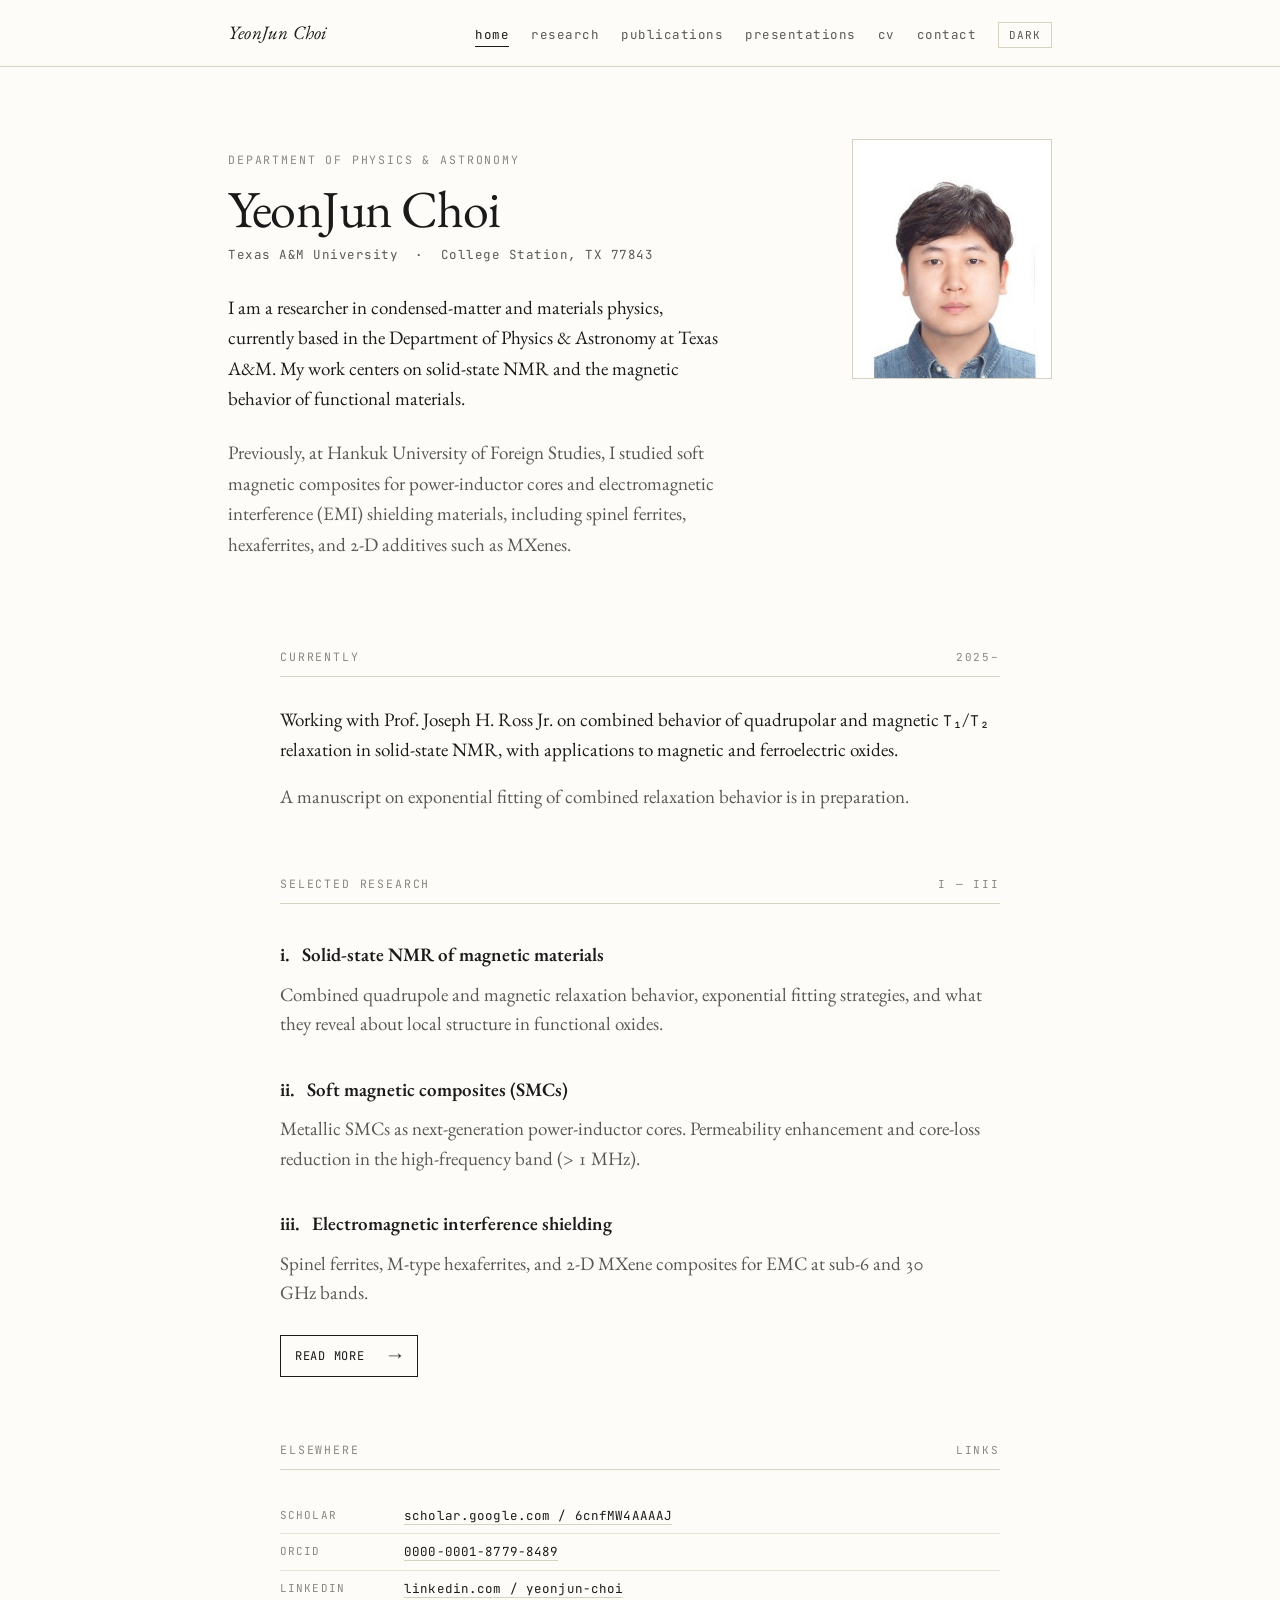
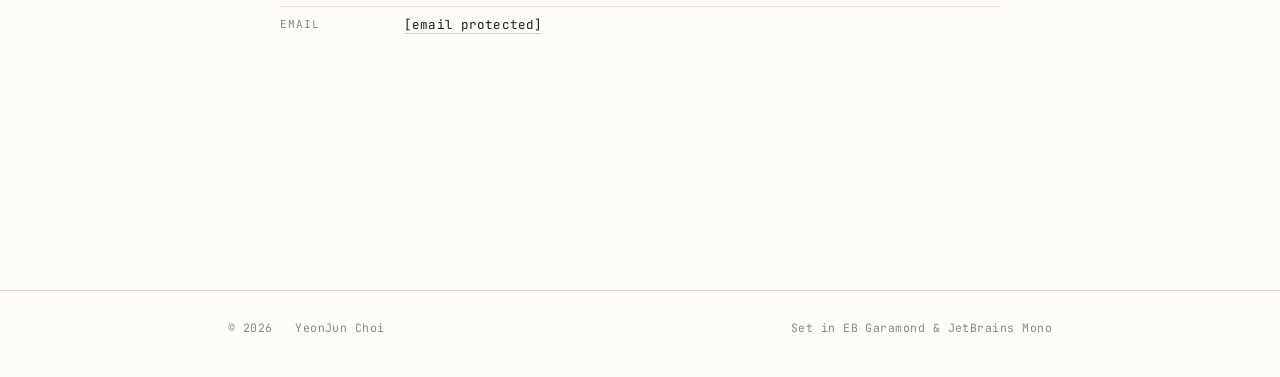
==== index.html @ ad414271 "Add files via upload" ====
<!doctype html>
<html lang="en">
<head>
<meta charset="utf-8">
<meta name="viewport" content="width=device-width, initial-scale=1">
<title>YeonJun Choi</title>
<link rel="preconnect" href="https://fonts.googleapis.com">
<link rel="preconnect" href="https://fonts.gstatic.com" crossorigin>
<link href="https://fonts.googleapis.com/css2?family=EB+Garamond:ital,wght@0,400;0,500;0,600;1,400;1,500&family=JetBrains+Mono:wght@400;500&display=swap" rel="stylesheet">
<link rel="stylesheet" href="site.css">
<script src="site.js"></script>
</head>
<body>

<nav class="nav" data-screen-label="01 Home — Nav">
  <div class="nav__inner">
    <a class="nav__brand" href="index.html">YeonJun Choi</a>
    <div class="nav__links">
      <a class="nav__link" href="index.html">Home</a>
      <a class="nav__link" href="research.html">Research</a>
      <a class="nav__link" href="publications.html">Publications</a>
      <a class="nav__link" href="presentations.html">Presentations</a>
      <a class="nav__link" href="cv.html">CV</a>
      <a class="nav__link" href="contact.html">Contact</a>
      <button class="theme-toggle" aria-label="Toggle theme">Dark</button>
    </div>
  </div>
</nav>

<main class="page" data-screen-label="01 Home">
  <div class="wrap wrap--wide">

    <header class="hero">
      <div>
        <p class="page__eyebrow">Department of Physics &amp; Astronomy</p>
        <h1 class="hero__name">YeonJun Choi</h1>
        <p class="hero__role">
          Texas A&amp;M University &nbsp;·&nbsp; College Station, TX 77843
        </p>

        <p class="hero__bio">
          I am a researcher in condensed-matter and materials physics, currently
          based in the Department of Physics &amp; Astronomy at Texas A&amp;M.
          My work centers on solid-state NMR and the magnetic behavior of
          functional materials.
        </p>
        <p class="hero__bio muted">
          Previously, at Hankuk University of Foreign Studies, I studied soft
          magnetic composites for power-inductor cores and electromagnetic
          interference (EMI) shielding materials, including spinel ferrites,
          hexaferrites, and 2-D additives such as MXenes.
        </p>
      </div>

      <div class="hero__portrait">
        <img src="portrait.jpeg" alt="Portrait of YeonJun Choi" style="width: 200px; height: 238px; object-fit: cover">
      </div>
    </header>

    <div class="wrap" style="padding:0">

      <section class="section">
        <div class="section__label">
          <span>Currently</span><span class="num">2025–</span>
        </div>
        <p>
          Working with Prof. Joseph H. Ross Jr. on combined behavior of
          quadrupolar and magnetic <span class="mono">T₁</span>/<span class="mono">T₂</span>
          relaxation in solid-state NMR, with applications to magnetic and
          ferroelectric oxides.
        </p>
        <p class="muted">
          A manuscript on exponential fitting of combined relaxation behavior
          is in preparation.
        </p>
      </section>

      <section class="section">
        <div class="section__label">
          <span>Selected research</span><span class="num">i — iii</span>
        </div>

        <h3>i. &nbsp; Solid-state NMR of magnetic materials</h3>
        <p class="muted">
          Combined quadrupole and magnetic relaxation behavior, exponential
          fitting strategies, and what they reveal about local structure in
          functional oxides.
        </p>

        <h3>ii. &nbsp; Soft magnetic composites (SMCs)</h3>
        <p class="muted">
          Metallic SMCs as next-generation power-inductor cores. Permeability
          enhancement and core-loss reduction in the high-frequency band
          (&gt; 1 MHz).
        </p>

        <h3>iii. &nbsp; Electromagnetic interference shielding</h3>
        <p class="muted">
          Spinel ferrites, M-type hexaferrites, and 2-D MXene composites for
          EMC at sub-6 and 30 GHz bands.
        </p>

        <p style="margin-top:28px">
          <a class="btn" href="research.html">Read more &nbsp;<span class="arrow">→</span></a>
        </p>
      </section>

      <section class="section">
        <div class="section__label">
          <span>Elsewhere</span><span class="num">links</span>
        </div>
        <ul class="meta">
          <li>
            <span class="meta__key">Scholar</span>
            <span class="meta__val"><a href="https://scholar.google.com/citations?user=6cnfMW4AAAAJ&amp;hl=en&amp;authuser=1">scholar.google.com / 6cnfMW4AAAAJ</a></span>
          </li>
          <li>
            <span class="meta__key">ORCID</span>
            <span class="meta__val"><a href="https://orcid.org/0000-0001-8779-8489">0000-0001-8779-8489</a></span>
          </li>
          <li>
            <span class="meta__key">LinkedIn</span>
            <span class="meta__val"><a href="https://www.linkedin.com/in/yeonjun-choi/">linkedin.com / yeonjun-choi</a></span>
          </li>
          <li>
            <span class="meta__key">Email</span>
            <span class="meta__val"><a href="/cdn-cgi/l/email-protection#60010c051851505451562014010d154e050415"><span class="__cf_email__" data-cfemail="f998959c81c8c9cdc8cfb98d98948cd79c9d8c">[email&#160;protected]</span></a></span>
          </li>
        </ul>
      </section>

    </div>
  </div>
</main>

<footer class="foot">
  <div class="foot__inner">
    <span>© <span id="year"></span> &nbsp; YeonJun Choi</span>
    <span>Set in EB Garamond &amp; JetBrains Mono</span>
  </div>
</footer>
<script data-cfasync="false" src="/cdn-cgi/scripts/5c5dd728/cloudflare-static/email-decode.min.js"></script><script>document.getElementById("year").textContent=new Date().getFullYear();</script>

</body>
</html>
---- site.css ----
/* ─────────────────────────────────────────────────────────────
   YeonJun Choi — Personal Website
   Type: EB Garamond + JetBrains Mono. Academic editorial.
   ───────────────────────────────────────────────────────────── */

:root {
  --bg:        #fdfcf8;
  --bg-soft:   #f5f1e6;
  --fg:        #1a1a1a;
  --fg-mute:   #5a5853;
  --fg-faint:  #8a8780;
  --rule:      #d8d2c2;
  --rule-soft: #e8e3d3;
  --accent:    #5b4b3a;
  --accent-hover: #2c2418;

  --serif: "EB Garamond", "Cormorant Garamond", "Apple Garamond", Georgia, "Times New Roman", serif;
  --mono:  "JetBrains Mono", "IBM Plex Mono", ui-monospace, "SF Mono", Menlo, Consolas, monospace;

  --col: 720px;
  --col-wide: 880px;
}

[data-theme="dark"] {
  --bg:        #13110d;
  --bg-soft:   #1c1915;
  --fg:        #e8e4d8;
  --fg-mute:   #a8a496;
  --fg-faint:  #6f6c61;
  --rule:      #2e2a22;
  --rule-soft: #221f19;
  --accent:    #c9a47a;
  --accent-hover: #e3c498;
}

* { box-sizing: border-box; }

html, body {
  margin: 0; padding: 0;
  background: var(--bg);
  color: var(--fg);
  font-family: var(--serif);
  font-size: 19px;
  line-height: 1.55;
  font-feature-settings: "kern", "liga", "onum";
  -webkit-font-smoothing: antialiased;
  -moz-osx-font-smoothing: grayscale;
  transition: background-color 0.18s ease, color 0.18s ease;
}

::selection { background: var(--accent); color: var(--bg); }

a {
  color: var(--fg);
  text-decoration: none;
  border-bottom: 1px solid var(--rule);
  transition: color 0.12s ease, border-color 0.12s ease;
}
a:hover { color: var(--accent); border-bottom-color: var(--accent); }

/* ── Layout ────────────────────────────────────────────────── */

.wrap {
  max-width: var(--col);
  margin: 0 auto;
  padding: 0 28px;
}

.wrap--wide { max-width: var(--col-wide); }

/* ── Top nav ───────────────────────────────────────────────── */

.nav {
  border-bottom: 1px solid var(--rule);
  background: var(--bg);
  position: sticky;
  top: 0;
  z-index: 10;
  backdrop-filter: blur(8px);
  -webkit-backdrop-filter: blur(8px);
}
.nav__inner {
  max-width: var(--col-wide);
  margin: 0 auto;
  padding: 18px 28px;
  display: flex;
  align-items: baseline;
  justify-content: space-between;
  gap: 24px;
}
.nav__brand {
  font-family: var(--serif);
  font-size: 19px;
  font-style: italic;
  letter-spacing: 0.01em;
  color: var(--fg);
  border-bottom: none;
  white-space: nowrap;
  flex-shrink: 0;
}
.nav__brand:hover { color: var(--accent); }

.nav__links {
  display: flex;
  gap: 22px;
  align-items: baseline;
  flex-wrap: wrap;
  justify-content: flex-end;
  flex-shrink: 1;
  min-width: 0;
}
.nav__link {
  font-family: var(--mono);
  font-size: 12.5px;
  letter-spacing: 0.04em;
  color: var(--fg-mute);
  border-bottom: none;
  padding-bottom: 2px;
  text-transform: lowercase;
}
.nav__link:hover { color: var(--accent); }
.nav__link.is-active {
  color: var(--fg);
  border-bottom: 1px solid var(--fg);
}

.theme-toggle {
  background: none;
  border: 1px solid var(--rule);
  color: var(--fg-mute);
  font-family: var(--mono);
  font-size: 11px;
  letter-spacing: 0.08em;
  padding: 5px 10px;
  cursor: pointer;
  text-transform: uppercase;
  transition: all 0.12s ease;
  border-radius: 0;
}
.theme-toggle:hover {
  color: var(--fg);
  border-color: var(--fg-mute);
}

/* ── Page header ───────────────────────────────────────────── */

.page {
  padding: 72px 0 120px;
}

.page__eyebrow {
  font-family: var(--mono);
  font-size: 11.5px;
  letter-spacing: 0.16em;
  text-transform: uppercase;
  color: var(--fg-faint);
  margin-bottom: 14px;
}

.page__title {
  font-family: var(--serif);
  font-weight: 400;
  font-size: 44px;
  letter-spacing: -0.01em;
  line-height: 1.1;
  margin: 0 0 20px;
}

.page__lede {
  font-size: 21px;
  line-height: 1.5;
  color: var(--fg-mute);
  font-style: italic;
  margin: 0 0 48px;
  max-width: 60ch;
}

/* ── Section headings ──────────────────────────────────────── */

.section {
  margin: 64px 0;
}

.section__label {
  font-family: var(--mono);
  font-size: 11.5px;
  letter-spacing: 0.16em;
  text-transform: uppercase;
  color: var(--fg-faint);
  padding-bottom: 10px;
  border-bottom: 1px solid var(--rule);
  margin-bottom: 28px;
  display: flex;
  justify-content: space-between;
  align-items: baseline;
}
.section__label .num {
  color: var(--fg-faint);
  font-size: 11px;
}

.section__title {
  font-family: var(--serif);
  font-weight: 400;
  font-size: 28px;
  letter-spacing: -0.005em;
  margin: 0 0 16px;
  font-style: italic;
}

.section h3 {
  font-family: var(--serif);
  font-weight: 600;
  font-size: 19px;
  letter-spacing: 0;
  margin: 36px 0 10px;
}

.section p {
  margin: 0 0 18px;
  text-wrap: pretty;
}

.section p + p { margin-top: 14px; }

/* ── Hero (home page) ──────────────────────────────────────── */

.hero {
  display: grid;
  grid-template-columns: 1fr 200px;
  gap: 56px;
  align-items: start;
  margin-bottom: 64px;
}
@media (max-width: 720px) {
  .hero { grid-template-columns: 1fr; }
}

.hero__name {
  font-family: var(--serif);
  font-weight: 400;
  font-size: 52px;
  line-height: 1.05;
  letter-spacing: -0.015em;
  margin: 0 0 8px;
}

.hero__role {
  font-family: var(--mono);
  font-size: 12.5px;
  letter-spacing: 0.04em;
  color: var(--fg-mute);
  margin: 0 0 28px;
  line-height: 1.6;
}

.hero__bio {
  font-size: 19px;
  line-height: 1.6;
  color: var(--fg);
  margin: 0 0 24px;
  max-width: 56ch;
}

.hero__bio + .hero__bio { margin-top: 14px; }

.hero__portrait {
  width: 200px;
  height: 240px;
  background: var(--bg-soft);
  border: 1px solid var(--rule);
  position: relative;
  overflow: hidden;
}
.hero__portrait img {
  width: 100%;
  height: 100%;
  object-fit: cover;
  display: block;
  filter: grayscale(0.05);
}

/* ── Meta list (key/value pairs) ───────────────────────────── */

.meta {
  font-family: var(--mono);
  font-size: 12.5px;
  line-height: 1.7;
  color: var(--fg-mute);
  letter-spacing: 0.01em;
  margin: 0;
  padding: 0;
  list-style: none;
}
.meta li {
  display: grid;
  grid-template-columns: 110px 1fr;
  gap: 14px;
  padding: 7px 0;
  border-bottom: 1px solid var(--rule-soft);
}
.meta li:last-child { border-bottom: none; }
.meta__key {
  color: var(--fg-faint);
  text-transform: uppercase;
  letter-spacing: 0.1em;
  font-size: 11px;
  padding-top: 1px;
}
.meta__val { color: var(--fg); }
.meta__val a {
  color: var(--fg);
  border-bottom: 1px solid var(--rule);
}
.meta__val a:hover { color: var(--accent); border-color: var(--accent); }

/* ── Publications list ─────────────────────────────────────── */

.pubs {
  list-style: none;
  margin: 0;
  padding: 0;
  counter-reset: none;
}
.pubs__item {
  display: grid;
  grid-template-columns: 38px 1fr;
  gap: 14px;
  padding: 18px 0;
  border-bottom: 1px solid var(--rule-soft);
  font-size: 17.5px;
  line-height: 1.5;
}
.pubs__item:last-child { border-bottom: none; }
.pubs__num {
  font-family: var(--mono);
  font-size: 12px;
  color: var(--fg-faint);
  letter-spacing: 0.04em;
  padding-top: 5px;
}
.pubs__authors { color: var(--fg); }
.pubs__authors .self { font-weight: 600; }
.pubs__title { color: var(--fg); }
.pubs__venue { font-style: italic; color: var(--fg-mute); }
.pubs__year { color: var(--fg-mute); }
.pubs__links {
  margin-top: 4px;
  font-family: var(--mono);
  font-size: 11.5px;
  letter-spacing: 0.04em;
  display: flex;
  gap: 14px;
  flex-wrap: wrap;
}
.pubs__links a {
  color: var(--fg-mute);
  border-bottom: 1px solid var(--rule);
  text-transform: lowercase;
}
.pubs__links a:hover { color: var(--accent); border-color: var(--accent); }

.pubs-group {
  font-family: var(--mono);
  font-size: 11.5px;
  letter-spacing: 0.16em;
  text-transform: uppercase;
  color: var(--fg-faint);
  margin: 48px 0 14px;
  padding-bottom: 8px;
  border-bottom: 1px solid var(--rule);
}
.pubs-group:first-child { margin-top: 0; }

/* ── CV ────────────────────────────────────────────────────── */

.cv-row {
  display: grid;
  grid-template-columns: 110px 1fr;
  gap: 24px;
  padding: 16px 0;
  border-bottom: 1px solid var(--rule-soft);
  font-size: 17px;
  line-height: 1.55;
}
.cv-row:last-child { border-bottom: none; }
.cv-row__year {
  font-family: var(--mono);
  font-size: 12px;
  color: var(--fg-faint);
  letter-spacing: 0.04em;
  padding-top: 4px;
}
.cv-row__main strong {
  font-weight: 600;
  display: block;
  margin-bottom: 2px;
}
.cv-row__main em {
  color: var(--fg-mute);
  font-style: italic;
  font-size: 15.5px;
}
.cv-row__detail {
  color: var(--fg-mute);
  font-size: 15.5px;
  margin-top: 4px;
}

/* ── Buttons / inline actions ──────────────────────────────── */

.btn {
  display: inline-flex;
  align-items: center;
  gap: 8px;
  font-family: var(--mono);
  font-size: 12px;
  letter-spacing: 0.06em;
  text-transform: uppercase;
  padding: 9px 14px;
  border: 1px solid var(--fg);
  color: var(--fg);
  border-bottom: 1px solid var(--fg);
  transition: all 0.12s ease;
}
.btn:hover {
  background: var(--fg);
  color: var(--bg);
  border-color: var(--fg);
}
.btn .arrow { font-family: var(--serif); font-size: 14px; }

/* ── Footer ────────────────────────────────────────────────── */

.foot {
  border-top: 1px solid var(--rule);
  padding: 28px 0 40px;
  margin-top: 64px;
  font-family: var(--mono);
  font-size: 11.5px;
  letter-spacing: 0.04em;
  color: var(--fg-faint);
}
.foot__inner {
  max-width: var(--col-wide);
  margin: 0 auto;
  padding: 0 28px;
  display: flex;
  justify-content: space-between;
  flex-wrap: wrap;
  gap: 14px;
}
.foot a { color: var(--fg-faint); border-bottom: none; }
.foot a:hover { color: var(--accent); }

/* ── Utility ───────────────────────────────────────────────── */

.mono { font-family: var(--mono); font-size: 0.78em; letter-spacing: 0.04em; }
.muted { color: var(--fg-mute); }
.faint { color: var(--fg-faint); }
.italic { font-style: italic; }
.divider {
  border: none;
  border-top: 1px solid var(--rule);
  margin: 48px 0;
}
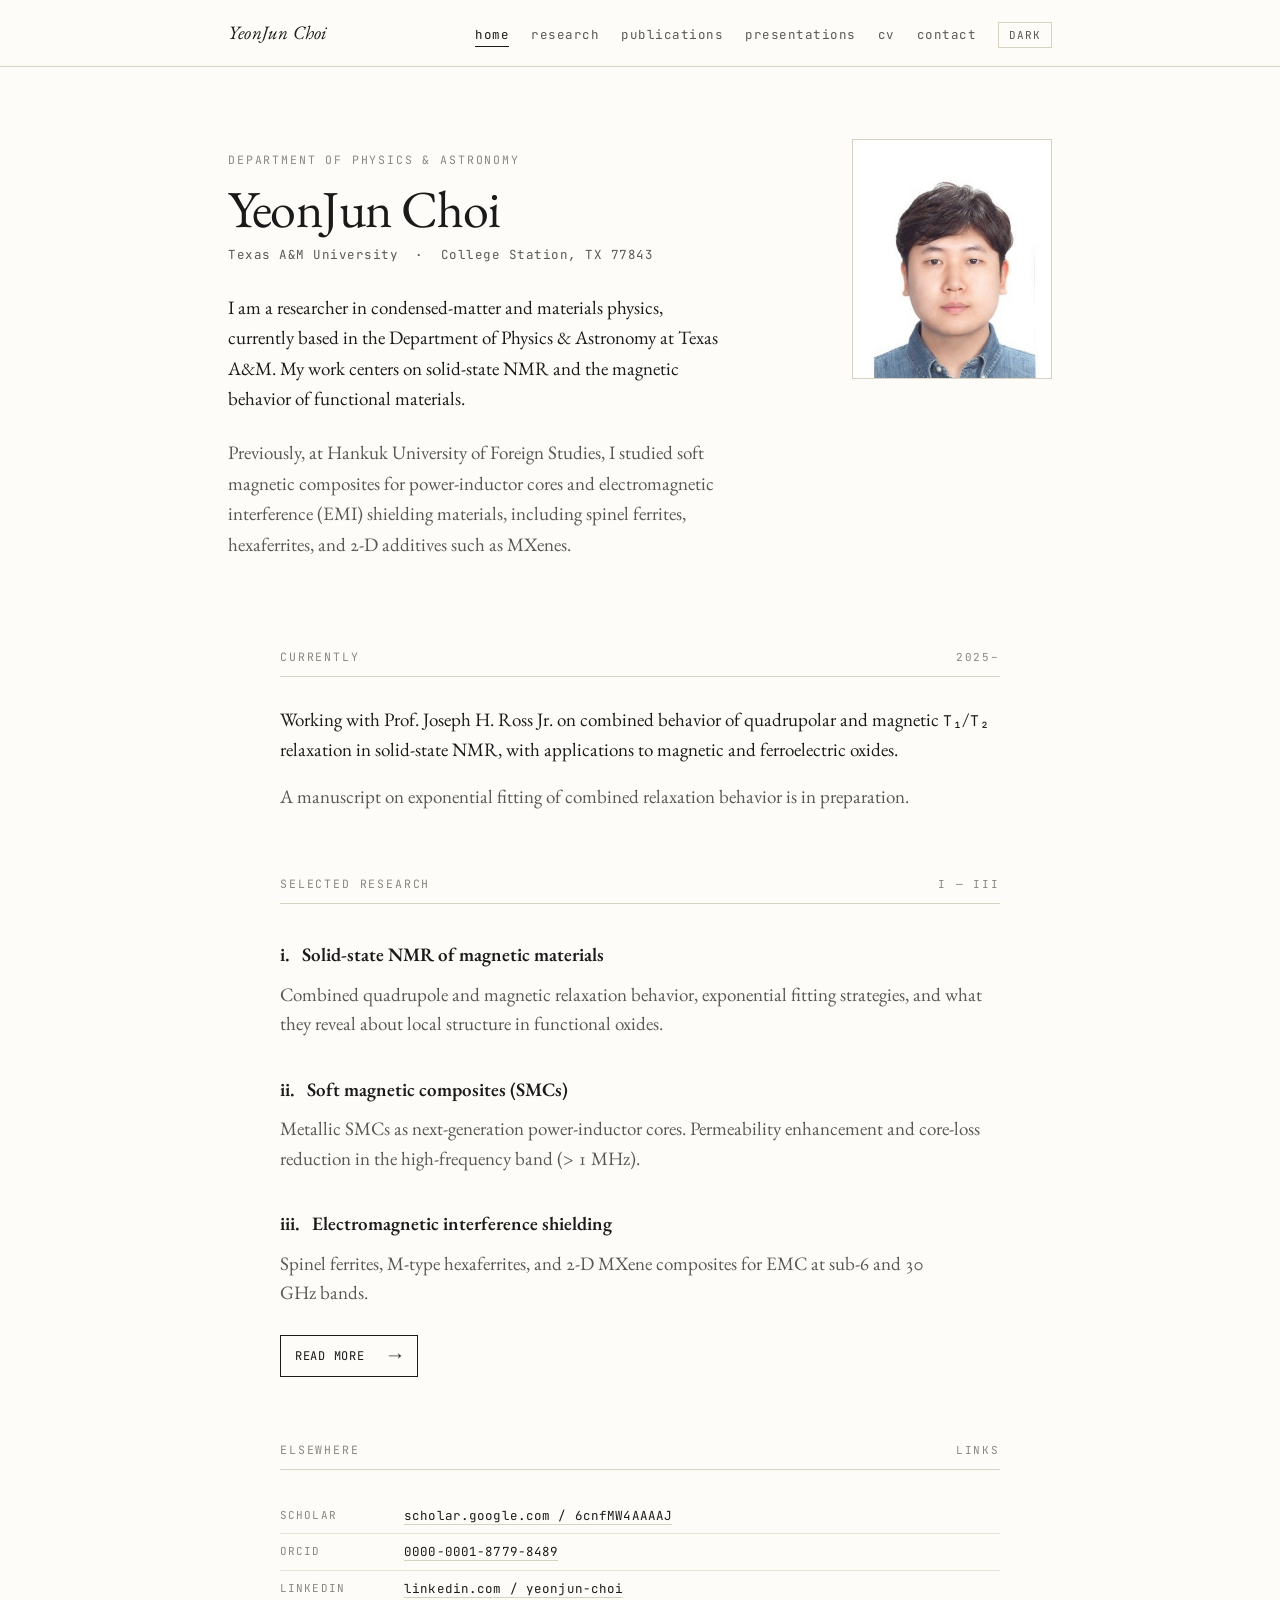
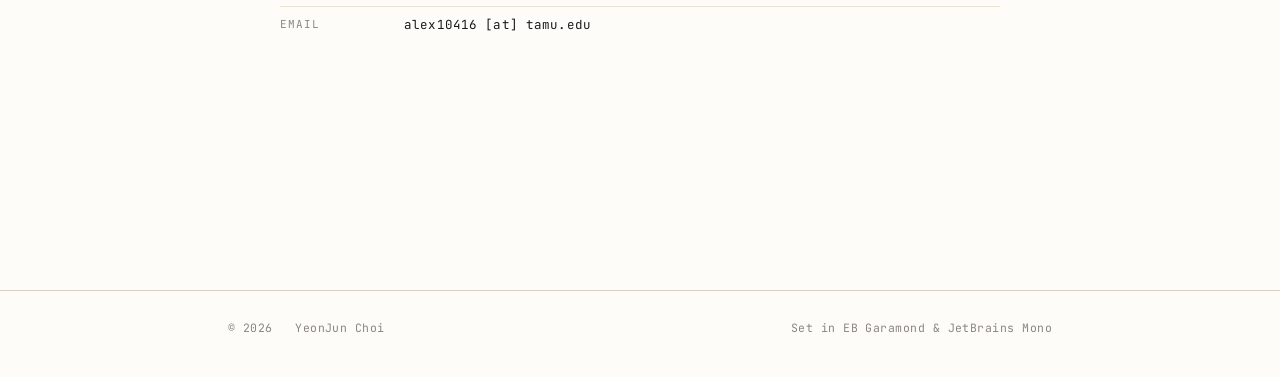
==== commit cda15977: "Add files via upload" ====
--- a/index.html
+++ b/index.html
@@ -124,7 +124,7 @@
           </li>
           <li>
             <span class="meta__key">Email</span>
-            <span class="meta__val"><a href="/cdn-cgi/l/email-protection#60010c051851505451562014010d154e050415"><span class="__cf_email__" data-cfemail="f998959c81c8c9cdc8cfb98d98948cd79c9d8c">[email&#160;protected]</span></a></span>
+            <span class="meta__val">alex10416 [at] tamu.edu</span>
           </li>
         </ul>
       </section>
@@ -139,7 +139,7 @@
     <span>Set in EB Garamond &amp; JetBrains Mono</span>
   </div>
 </footer>
-<script data-cfasync="false" src="/cdn-cgi/scripts/5c5dd728/cloudflare-static/email-decode.min.js"></script><script>document.getElementById("year").textContent=new Date().getFullYear();</script>
+<script>document.getElementById("year").textContent=new Date().getFullYear();</script>
 
 </body>
 </html>
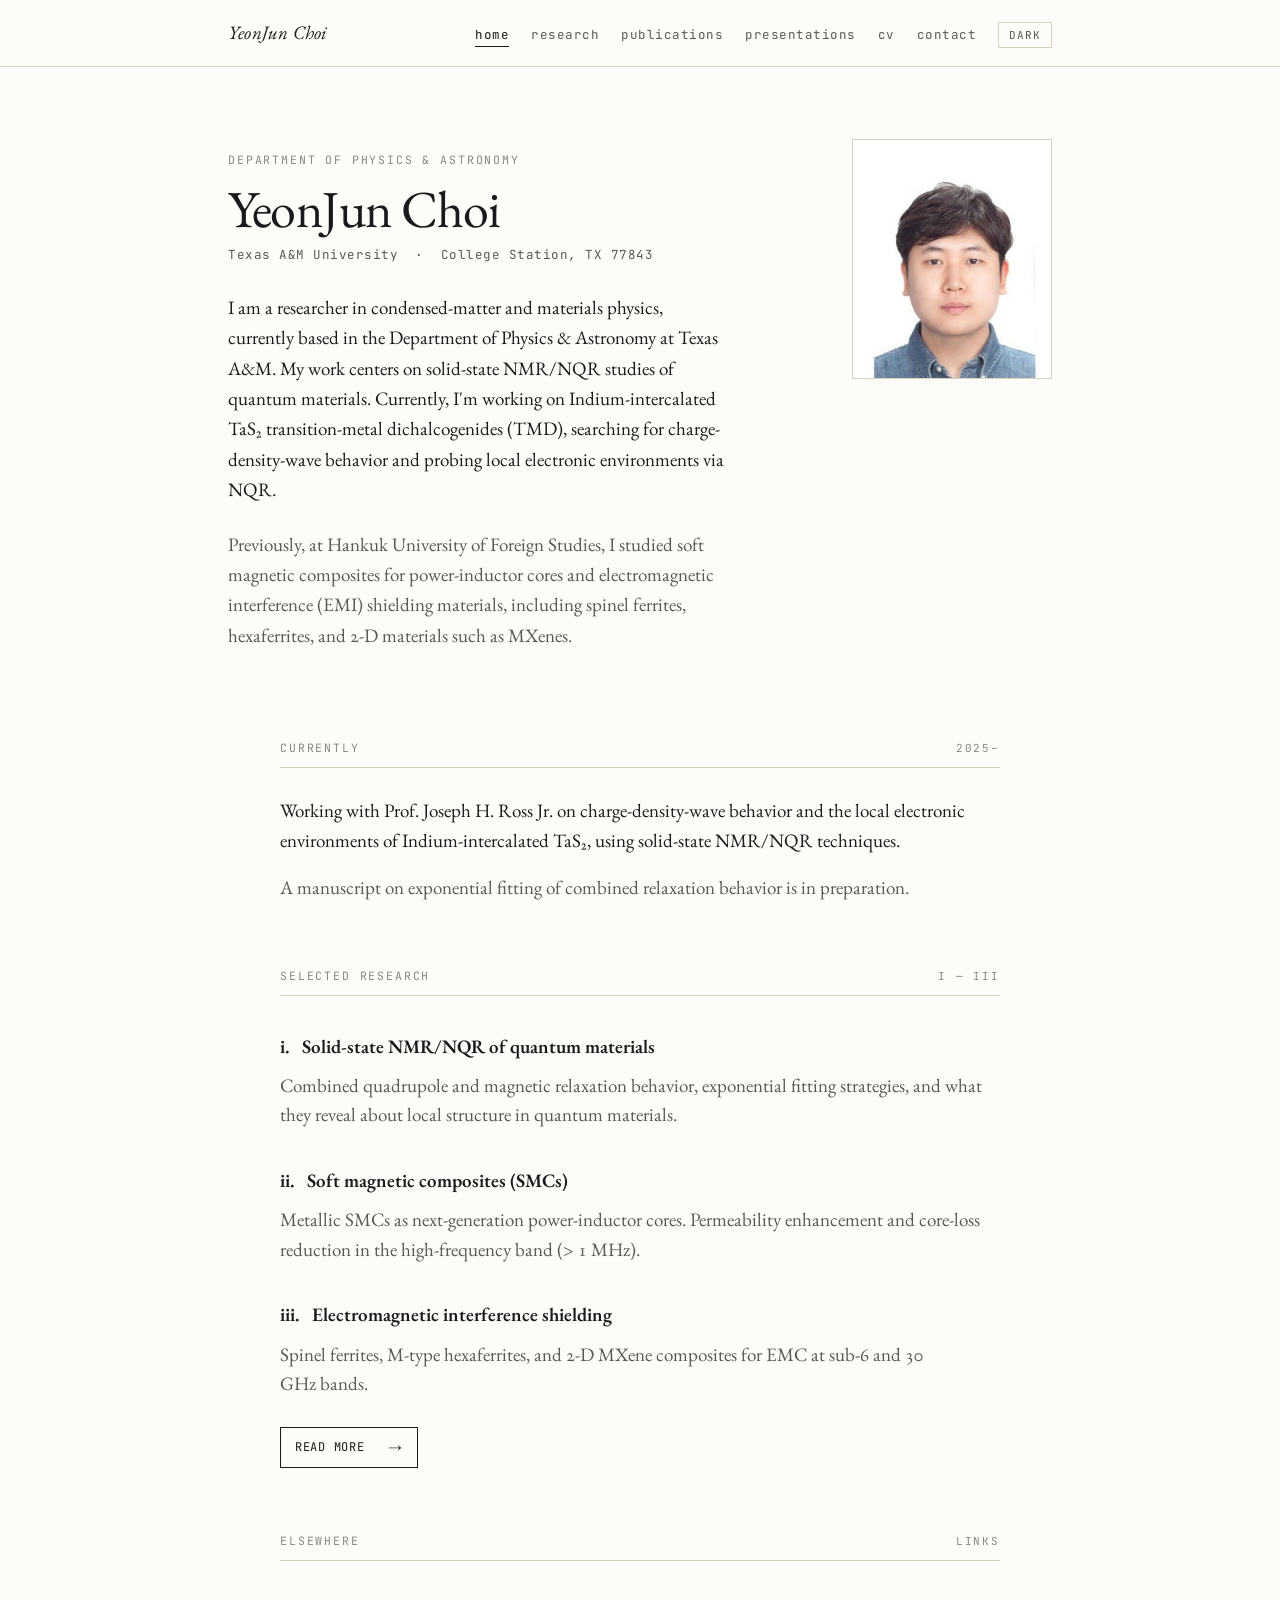
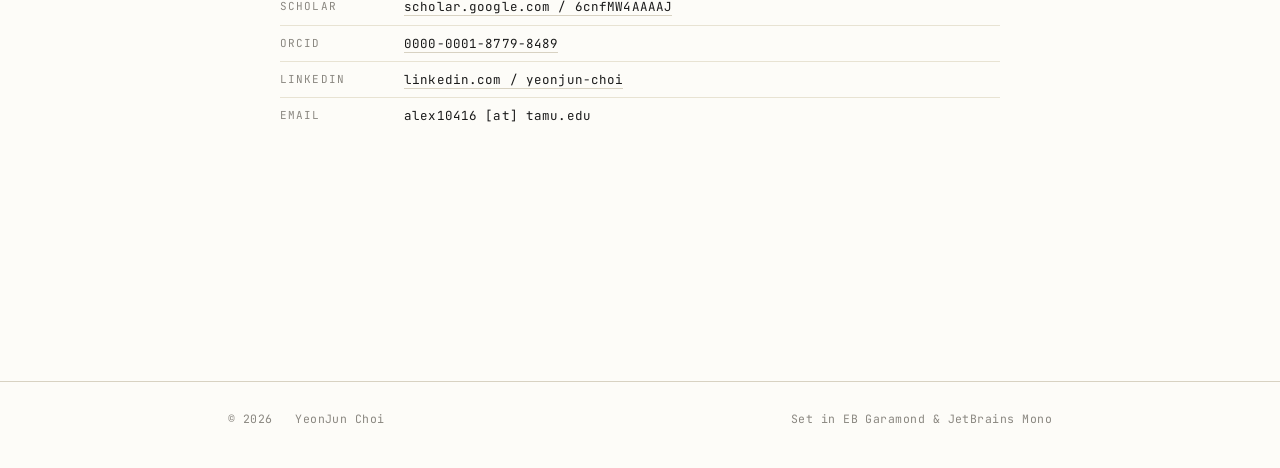
==== commit 5402c392: "Update index.html" ====
--- a/index.html
+++ b/index.html
@@ -41,14 +41,16 @@
         <p class="hero__bio">
           I am a researcher in condensed-matter and materials physics, currently
           based in the Department of Physics &amp; Astronomy at Texas A&amp;M.
-          My work centers on solid-state NMR and the magnetic behavior of
-          functional materials.
+          My work centers on solid-state NMR/NQR studies of quantum materials.
+          Currently, I'm working on Indium-intercalated TaS₂ transition-metal
+          dichalcogenides (TMD), searching for charge-density-wave behavior and
+          probing local electronic environments via NQR.
         </p>
         <p class="hero__bio muted">
           Previously, at Hankuk University of Foreign Studies, I studied soft
           magnetic composites for power-inductor cores and electromagnetic
           interference (EMI) shielding materials, including spinel ferrites,
-          hexaferrites, and 2-D additives such as MXenes.
+          hexaferrites, and 2-D materials such as MXenes.
         </p>
       </div>
 
@@ -64,10 +66,9 @@
           <span>Currently</span><span class="num">2025–</span>
         </div>
         <p>
-          Working with Prof. Joseph H. Ross Jr. on combined behavior of
-          quadrupolar and magnetic <span class="mono">T₁</span>/<span class="mono">T₂</span>
-          relaxation in solid-state NMR, with applications to magnetic and
-          ferroelectric oxides.
+          Working with Prof. Joseph H. Ross Jr. on charge-density-wave behavior
+          and the local electronic environments of Indium-intercalated TaS₂,
+          using solid-state NMR/NQR techniques.
         </p>
         <p class="muted">
           A manuscript on exponential fitting of combined relaxation behavior
@@ -80,11 +81,11 @@
           <span>Selected research</span><span class="num">i — iii</span>
         </div>
 
-        <h3>i. &nbsp; Solid-state NMR of magnetic materials</h3>
+        <h3>i. &nbsp; Solid-state NMR/NQR of quantum materials</h3>
         <p class="muted">
           Combined quadrupole and magnetic relaxation behavior, exponential
           fitting strategies, and what they reveal about local structure in
-          functional oxides.
+          quantum materials.
         </p>
 
         <h3>ii. &nbsp; Soft magnetic composites (SMCs)</h3>
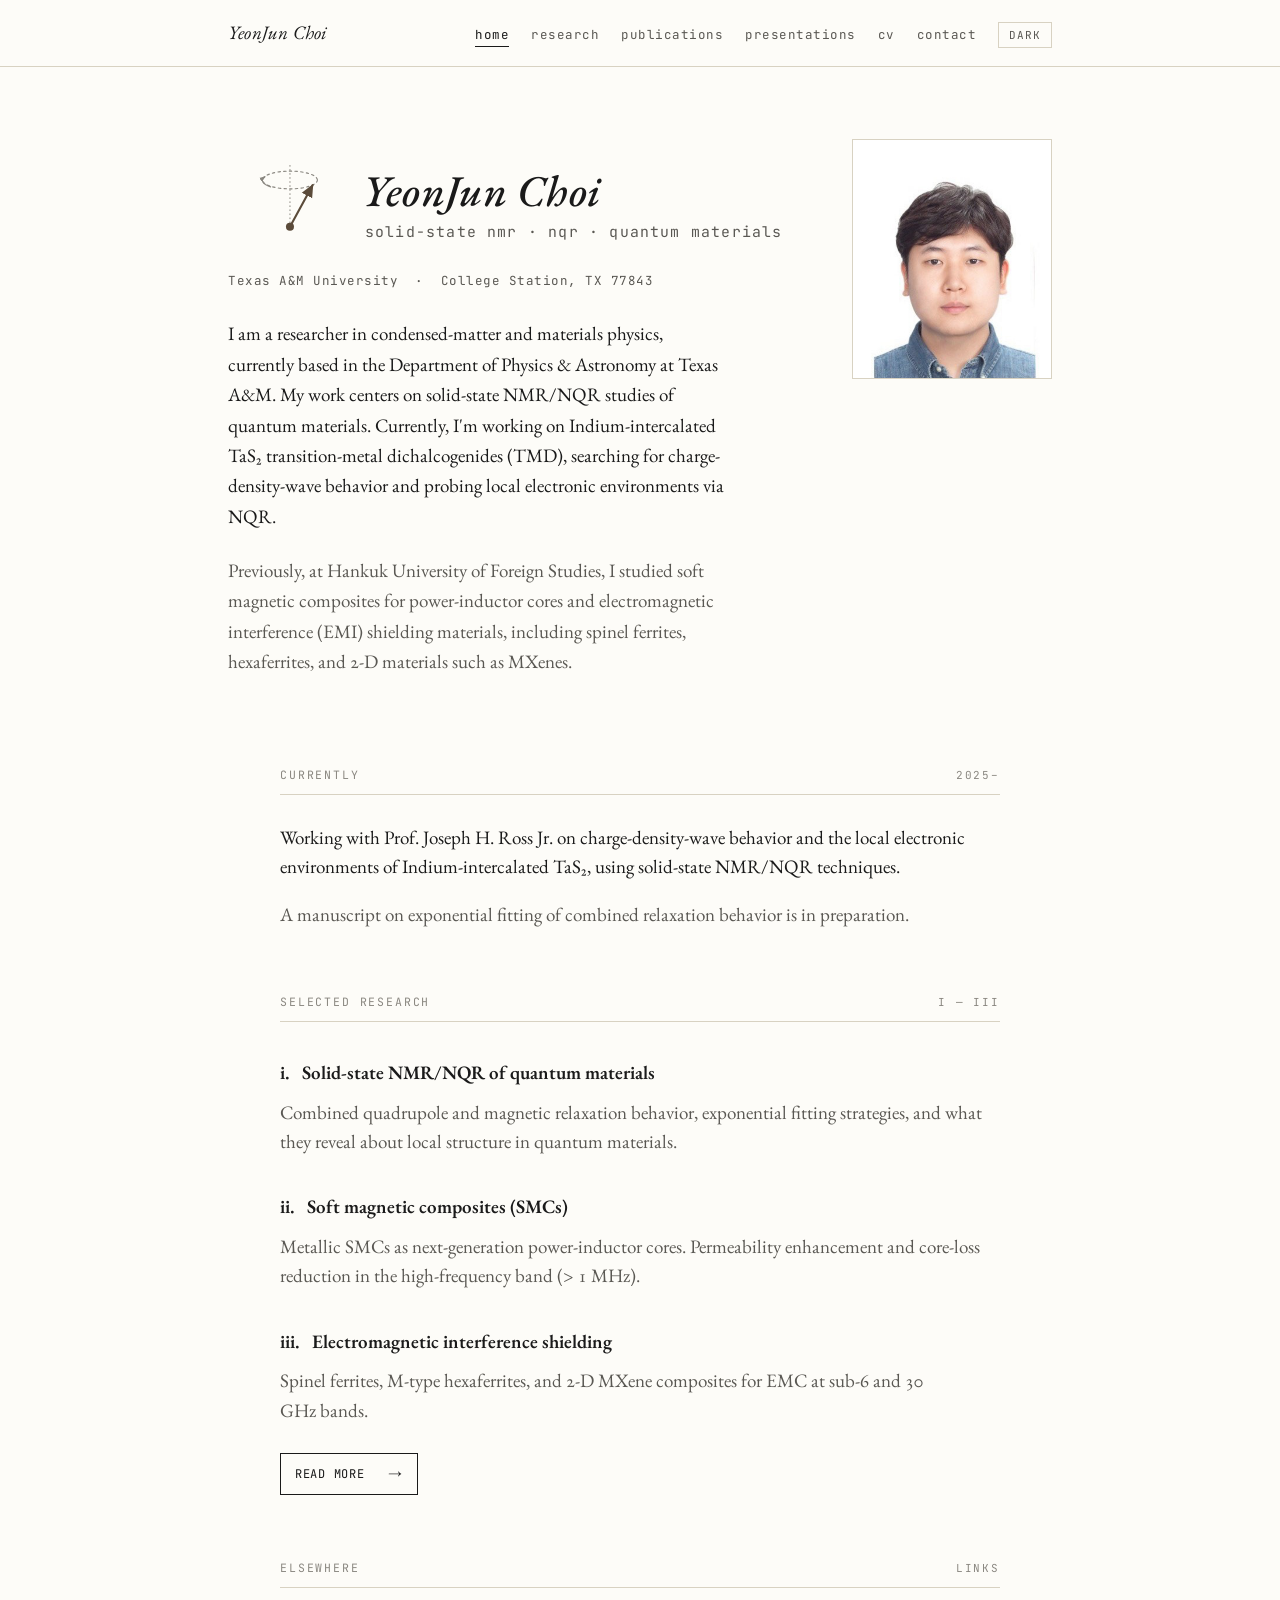
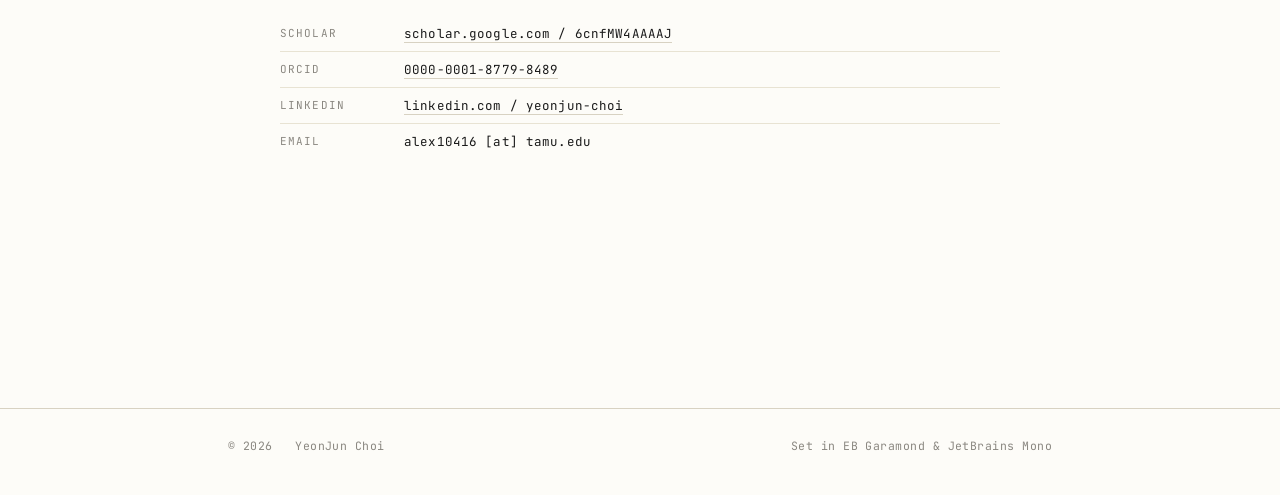
==== commit ac992cde: "Update index.html" ====
--- a/index.html
+++ b/index.html
@@ -32,8 +32,21 @@
 
     <header class="hero">
       <div>
-        <p class="page__eyebrow">Department of Physics &amp; Astronomy</p>
-        <h1 class="hero__name">YeonJun Choi</h1>
+        <svg class="hero__logo" xmlns="http://www.w3.org/2000/svg" viewBox="0 0 440 96" role="img" aria-label="YeonJun Choi">
+          <defs>
+            <marker id="tip" viewBox="0 0 10 10" refX="8" refY="5" markerWidth="7" markerHeight="7" orient="auto-start-reverse"><path d="M 0 1 L 9 5 L 0 9 z" fill="var(--accent, #5b4b3a)"></path></marker>
+            <marker id="tip-faint" viewBox="0 0 10 10" refX="8" refY="5" markerWidth="6" markerHeight="6" orient="auto-start-reverse"><path d="M 0 1.5 L 9 5 L 0 8.5 z" fill="var(--fg-faint, #8a8780)"></path></marker>
+          </defs>
+          <g transform="translate(8 8) scale(0.625)">
+            <line x1="64" y1="96" x2="64" y2="16" stroke="var(--fg-faint, #8a8780)" stroke-width="1.2" stroke-dasharray="1 4" stroke-linecap="round"></line>
+            <ellipse cx="64" cy="38" rx="34" ry="11" fill="none" stroke="var(--fg-faint, #8a8780)" stroke-width="1.4" stroke-dasharray="3 4" stroke-linecap="round"></ellipse>
+            <path d="M 40 46.5 A 34 11 0 0 1 33 34" fill="none" stroke="var(--fg-faint, #8a8780)" stroke-width="1.4" stroke-linecap="round" marker-end="url(#tip-faint)"></path>
+            <line x1="64" y1="96" x2="92" y2="44.5" stroke="var(--accent, #5b4b3a)" stroke-width="2.6" stroke-linecap="round" marker-end="url(#tip)"></line>
+            <circle cx="64" cy="96" r="5" fill="var(--accent, #5b4b3a)"></circle>
+          </g>
+          <text x="104" y="52" font-family="'EB Garamond', 'Cormorant Garamond', Georgia, 'Times New Roman', serif" font-size="34" font-style="italic" font-weight="500" fill="var(--fg, #1a1a1a)" letter-spacing="0.01em">YeonJun Choi</text>
+          <text x="106" y="76" font-family="'JetBrains Mono', ui-monospace, Menlo, Consolas, monospace" font-size="11.5" letter-spacing="0.08em" fill="var(--fg-mute, #5a5853)">solid-state nmr · nqr · quantum materials</text>
+        </svg>
         <p class="hero__role">
           Texas A&amp;M University &nbsp;·&nbsp; College Station, TX 77843
         </p>
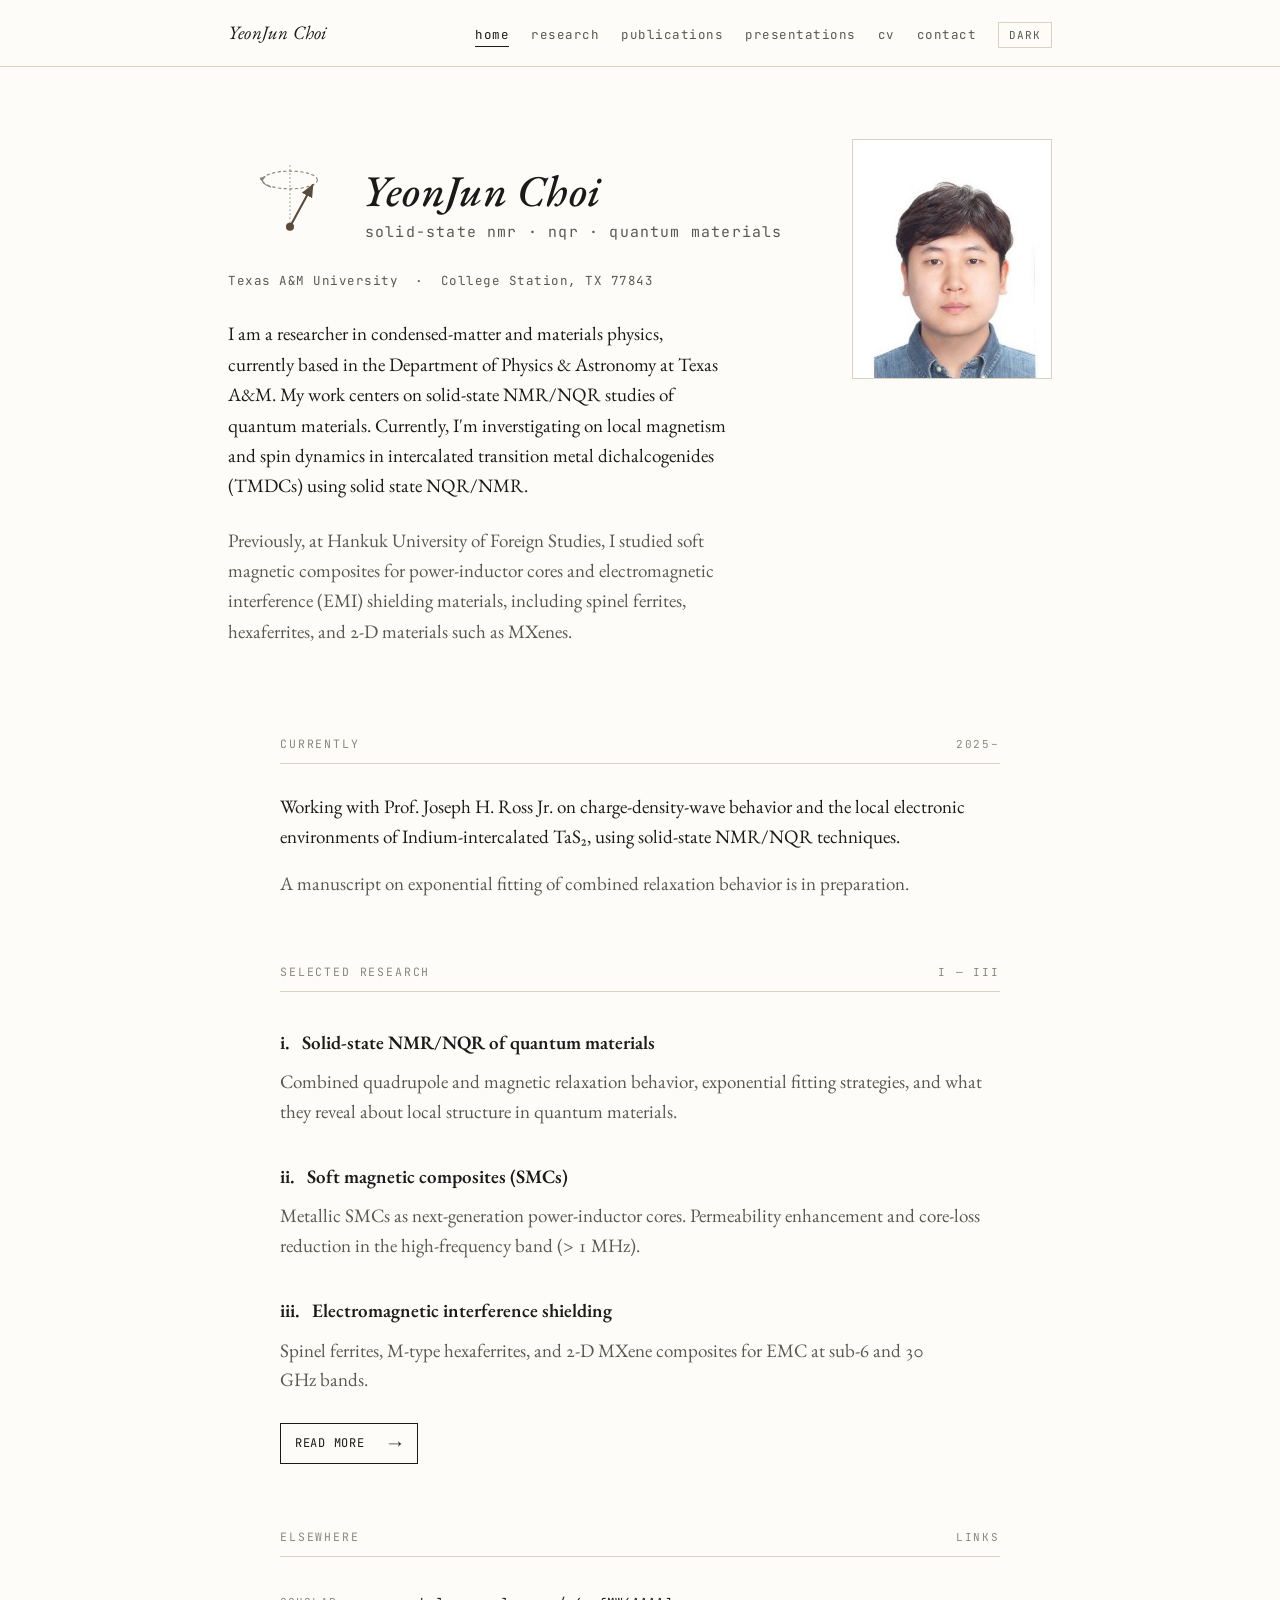
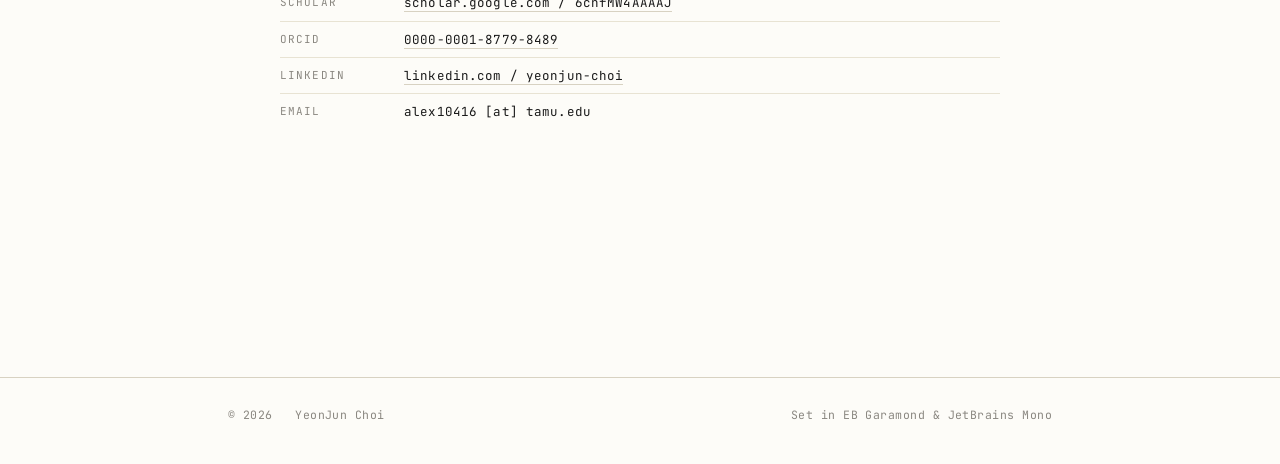
==== commit 80c8b84d: "Update index.html" ====
--- a/index.html
+++ b/index.html
@@ -55,9 +55,8 @@
           I am a researcher in condensed-matter and materials physics, currently
           based in the Department of Physics &amp; Astronomy at Texas A&amp;M.
           My work centers on solid-state NMR/NQR studies of quantum materials.
-          Currently, I'm working on Indium-intercalated TaS₂ transition-metal
-          dichalcogenides (TMD), searching for charge-density-wave behavior and
-          probing local electronic environments via NQR.
+          Currently, I'm inverstigating on local magnetism and spin dynamics 
+          in intercalated transition metal dichalcogenides (TMDCs) using solid state NQR/NMR.
         </p>
         <p class="hero__bio muted">
           Previously, at Hankuk University of Foreign Studies, I studied soft
